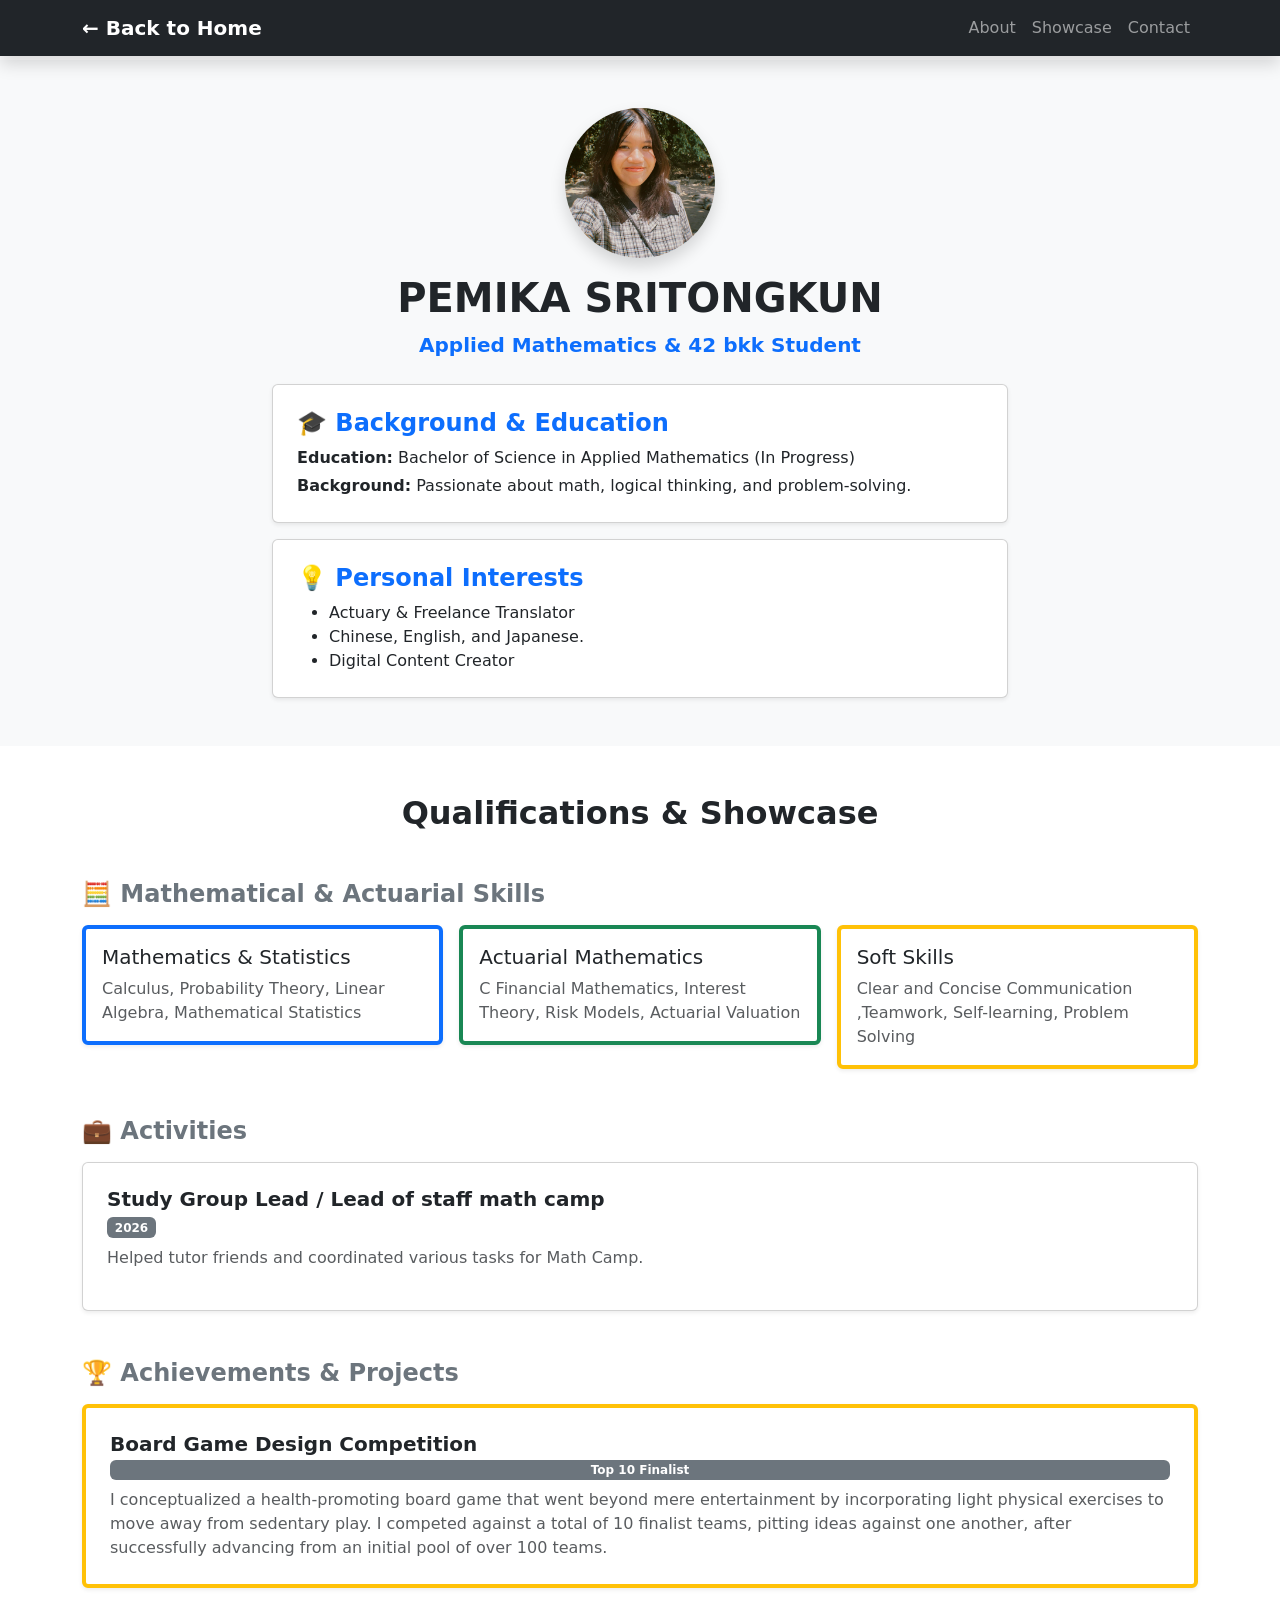
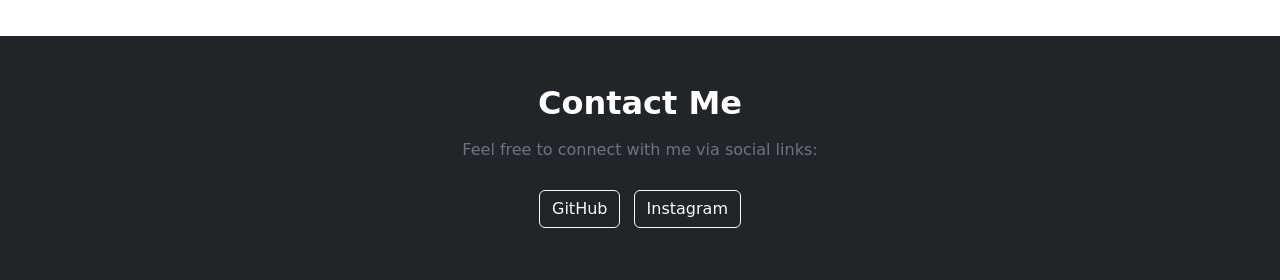
==== RUSH/pesriton.html @ 4fa2c18c "portfolio" ====
<!DOCTYPE html>
<html lang="en">
<head>
  <meta charset="UTF-8">
  <meta name="viewport" content="width=device-width, initial-scale=1.0">
  <title> pesriton-pemika </title>
  <link href="https://cdn.jsdelivr.net/npm/bootstrap@5.3.0/dist/css/bootstrap.min.css" rel="stylesheet">
  <style>
    body { padding-top: 60px; } 
  </style>
</head>
<body>

  <nav class="navbar navbar-expand-lg navbar-dark bg-dark fixed-top shadow">
    <div class="container">
      <a class="navbar-brand fw-bold" href="index.html">← Back to Home</a>
      <div class="navbar-nav ms-auto">
        <a class="nav-link" href="#about">About</a>
        <a class="nav-link" href="#showcase">Showcase</a>
        <a class="nav-link" href="#contact">Contact</a>
      </div>
    </div>
  </nav>

  
  <section id="about" class="py-5 bg-light">
    <div class="container text-center">
      <img src="[data-uri]" class="rounded-circle mb-3 shadow" style="width: 150px; height: 150px; object-fit: cover;" alt="Profile">
      <h1 class="fw-bold">PEMIKA SRITONGKUN</h1>
      <p class="lead text-primary fw-semibold">Applied Mathematics & 42 bkk Student</p>
      
      <div class="row justify-content-center text-start mt-4">
        <div class="col-md-8">
          
          <div class="card p-4 shadow-sm mb-3">
            <h4 class="text-primary fw-bold">🎓 Background & Education</h4>
            <p class="mb-1"><strong>Education:</strong>  Bachelor of Science in Applied Mathematics (In Progress)</p>
            <p class="mb-0"><strong>Background:</strong> Passionate about math, logical thinking, and problem-solving.</p>
          </div>

          
          <div class="card p-4 shadow-sm">
            <h4 class="text-primary fw-bold">💡 Personal Interests</h4>
            <ul class="mb-0">
              <li> Actuary & Freelance Translator </li>
              <li> Chinese, English, and Japanese.</li>
              <li> Digital Content Creator </li>
            </ul>
          </div>
        </div>
      </div>
    </div>
  </section>

  
  <section id="showcase" class="py-5">
    <div class="container">
      <h2 class="fw-bold text-center mb-5">Qualifications & Showcase</h2>

      
      <h4 class="fw-bold text-secondary mb-3">🧮 Mathematical & Actuarial Skills </h4>
      <div class="row g-3 mb-5">
        <div class="col-md-4">
          <div class="card p-3 shadow-sm border-start border-primary border-4">
            <h5>Mathematics & Statistics</h5>
            <p class="text-muted mb-0">Calculus, Probability Theory, Linear Algebra, Mathematical Statistics</p>
          </div>
        </div>
        <div class="col-md-4">
          <div class="card p-3 shadow-sm border-start border-success border-4">
            <h5>Actuarial Mathematics</h5>
            <p class="text-muted mb-0">C Financial Mathematics, Interest Theory, Risk Models, Actuarial Valuation</p>
          </div>
        </div>
        <div class="col-md-4">
          <div class="card p-3 shadow-sm border-start border-warning border-4">
            <h5>Soft Skills</h5>
            <p class="text-muted mb-0">  Clear and Concise Communication ,Teamwork, Self-learning, Problem Solving</p>
          </div>
        </div>
      </div>

      
      <h4 class="fw-bold text-secondary mb-3">💼 Activities</h4>
      <div class="card p-4 shadow-sm mb-5">
        <div class="mb-3">
          
          <h5 class="fw-bold mb-1"> Study Group Lead / Lead of staff math camp </h5>
          <span class="badge bg-secondary mb-2">2026</span>
          <p class="text-muted mb-0">Helped tutor friends and coordinated various tasks for Math Camp. </p>
        </div>
      </div>

          
      <h4 class="fw-bold text-secondary mb-3">🏆 Achievements & Projects</h4>
      <div class="row g-3">
        <div class="col-md-12">
          <div class="card p-4 shadow-sm border-start border-warning border-4">
            <h5 class="fw-bold mb-1">Board Game Design Competition</h5>
            <span class="badge bg-secondary mb-2">Top 10 Finalist</span>
            <p class="text-muted mb-0">
             <p class="text-muted mb-0">
  I conceptualized a health-promoting board game that went beyond mere entertainment by incorporating light physical exercises to move away from sedentary play. I competed against a total of 10 finalist teams, pitting ideas against one another, after successfully advancing from an initial pool of over 100 teams.
            </p>
          </div>
        </div>
      </div>

    </div>
  </section>

  
  <section id="contact" class="py-5 text-center bg-dark text-white">
    <div class="container">
      <h2 class="fw-bold mb-3">Contact Me</h2>
      <p class="text-secondary mb-4">Feel free to connect with me via social links:</p>
      <a href="https://github.com/68050998/FWC-intra_pesriton" class="btn btn-outline-light m-1" target="_blank">GitHub</a>
      <a href="https://www.instagram.com/cccumploy_i?stkn=MTNkbDhjazY0YjJoNw==" class="btn btn-outline-light m-1" target="_blank">Instagram</a>
    </div>
  </section>

</body>
</html>
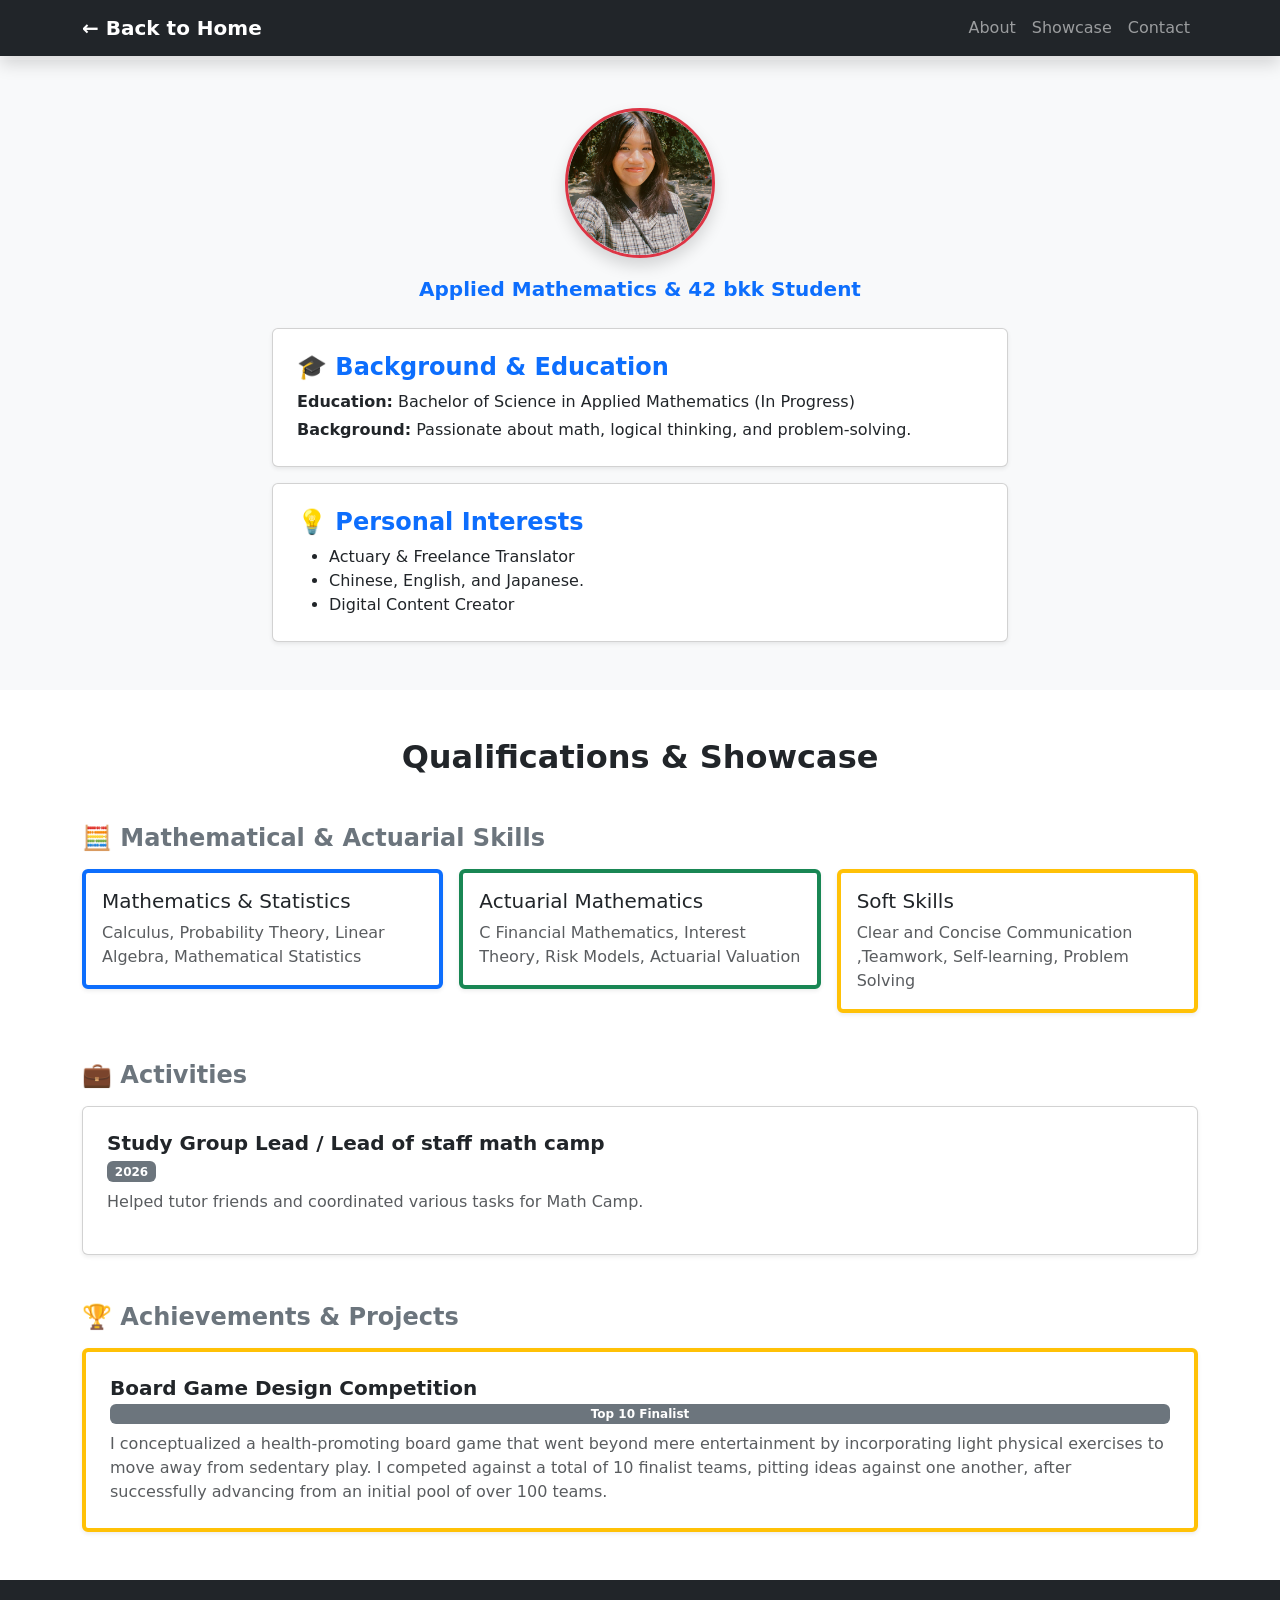
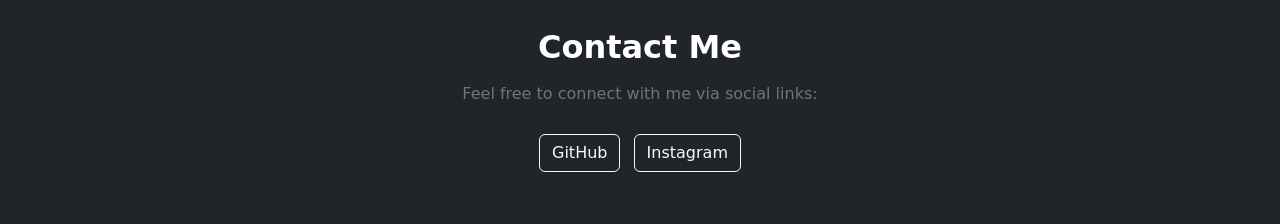
==== commit 9714d443: "update RUSH files" ====
--- a/RUSH/pesriton.html
+++ b/RUSH/pesriton.html
@@ -25,8 +25,7 @@
   
   <section id="about" class="py-5 bg-light">
     <div class="container text-center">
-      <img src="[data-uri]